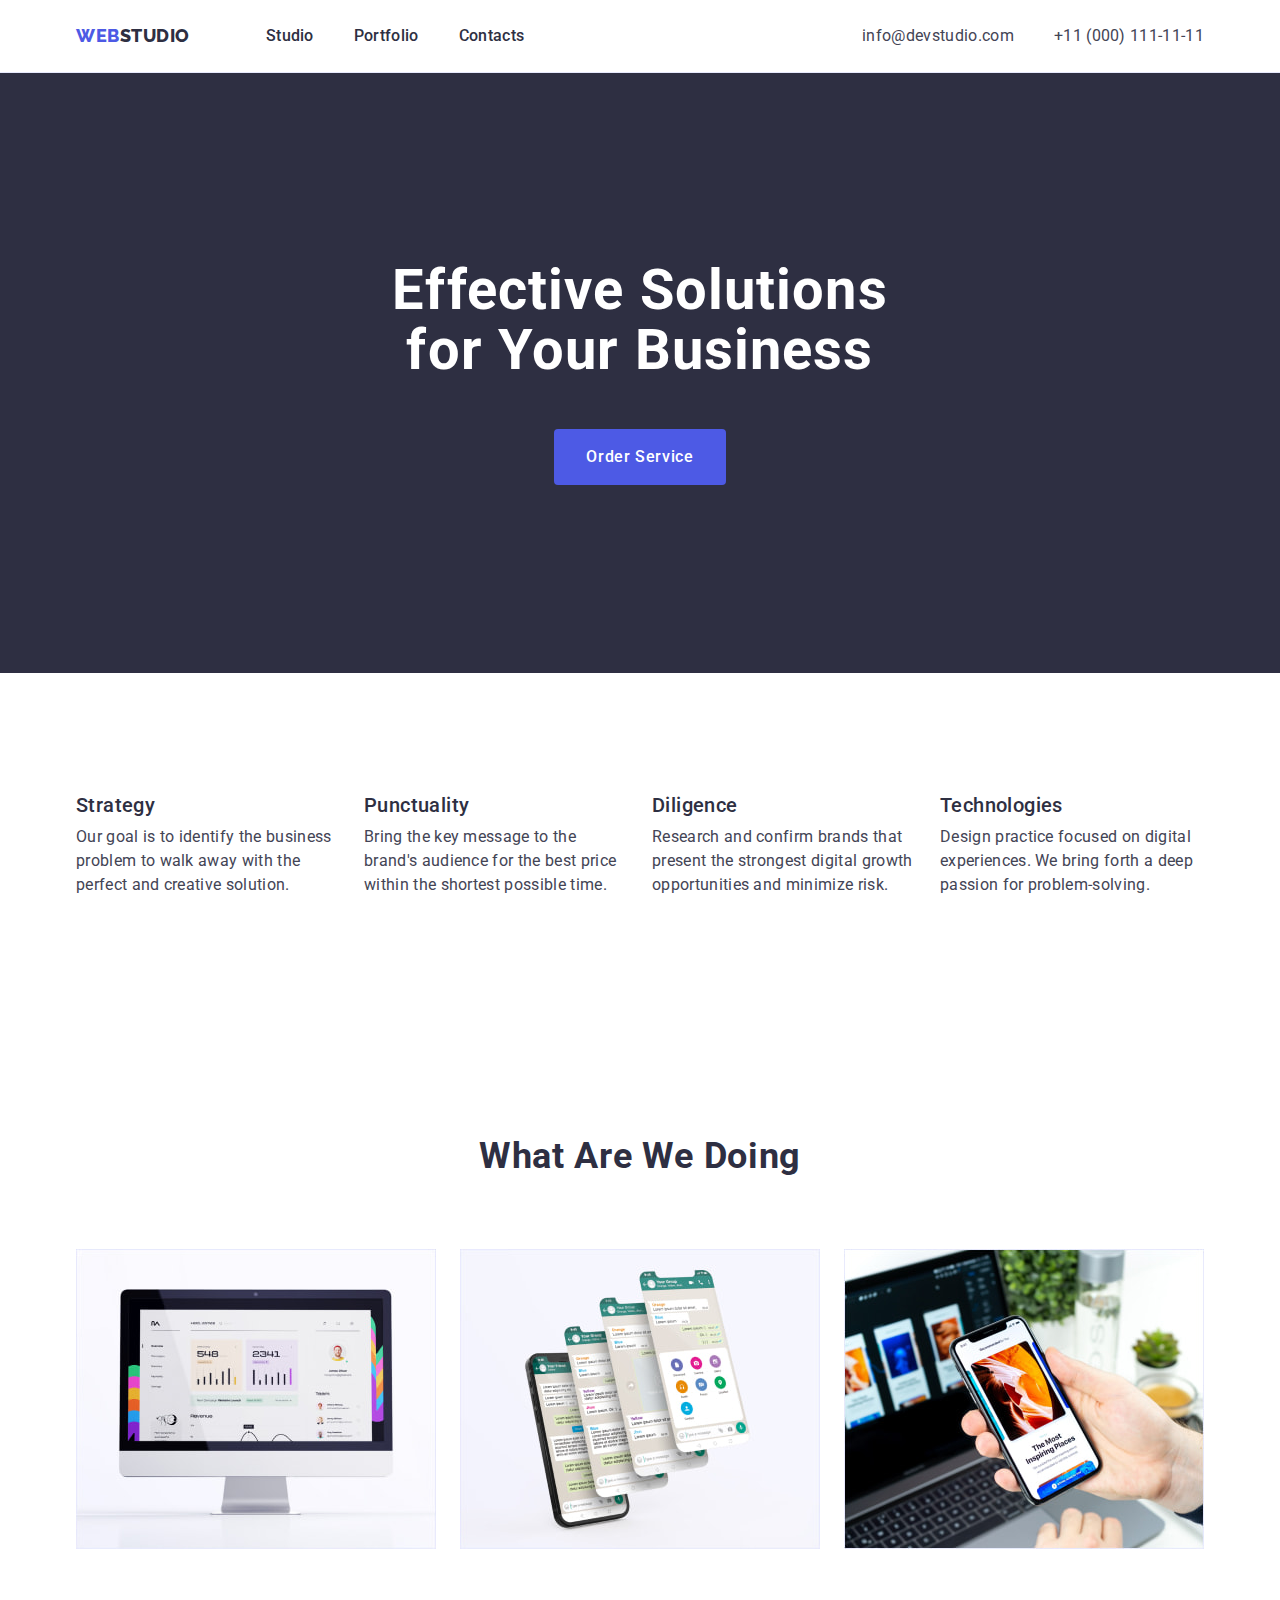
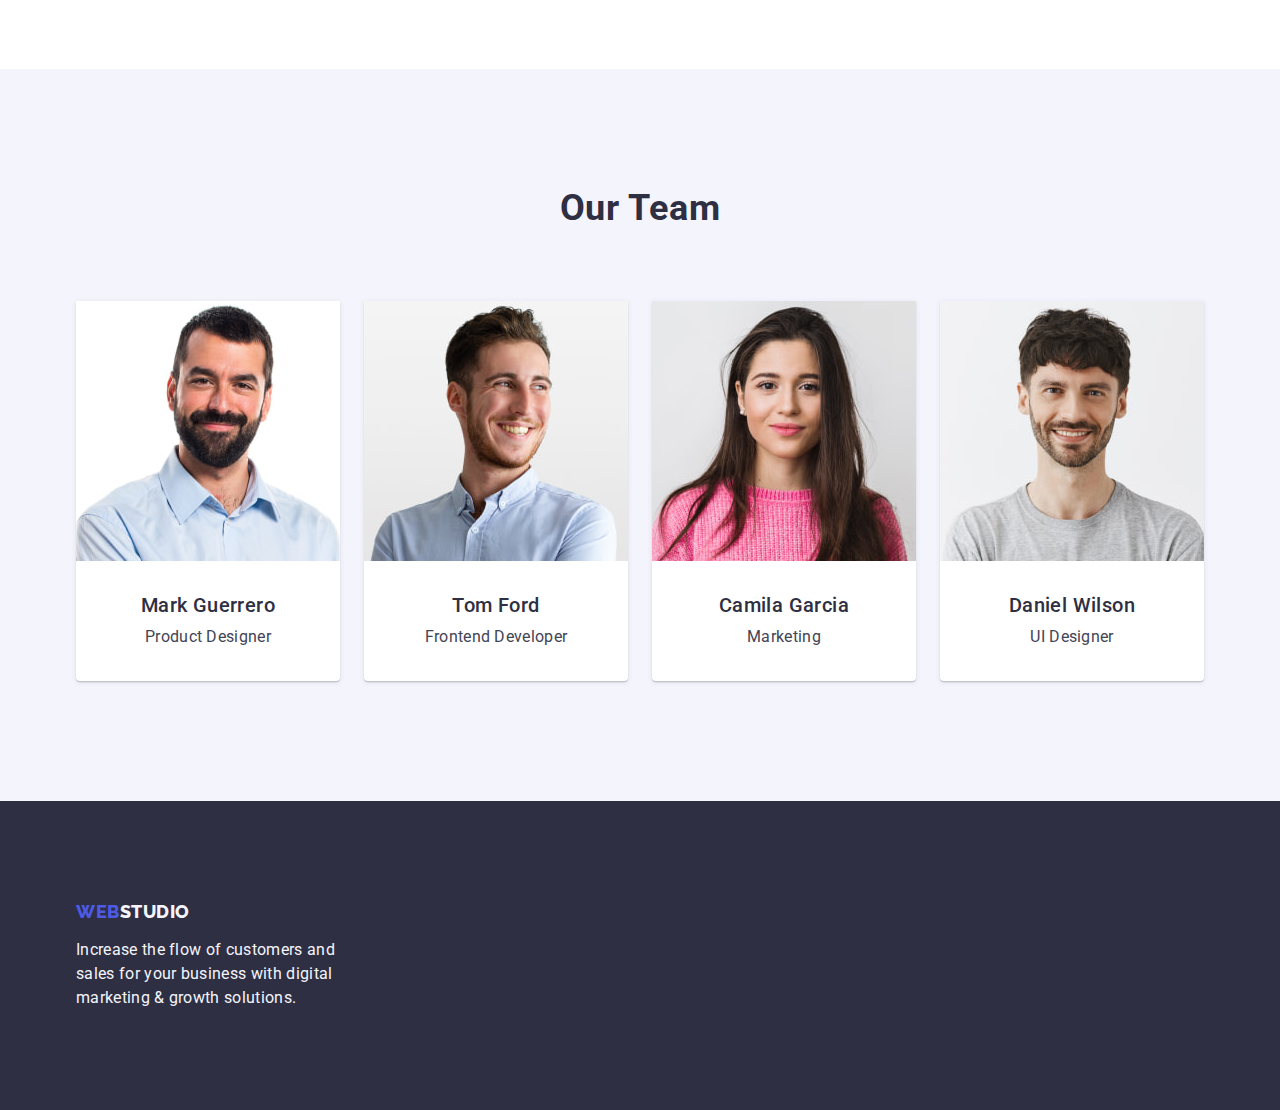
==== index.html @ 87d80cf1 "Initial commit" ====
<!DOCTYPE html>
<html lang="en">
  <head>
    <meta charset="UTF-8" />
    <meta http-equiv="X-UA-Compatible" content="IE=edge" />
    <meta name="viewport" content="width=device-width, initial-scale=1.0" />
    <meta name="description" content="WebStudio" />
    <title>WebStudio</title>
    <link rel="preconnect" href="https://fonts.googleapis.com" />
    <link rel="preconnect" href="https://fonts.gstatic.com" />
    <link
      href="https://fonts.googleapis.com/css2?family=Raleway:wght@800&family=Roboto:wght@400;500;700&display=swap"
      rel="stylesheet" />
    <link
      rel="stylesheet"
      href="https://cdn.jsdelivr.net/npm/modern-normalize@2.0.0/modern-normalize.min.css" />
    <link rel="stylesheet" href="./css/styles.css" />
  </head>
  <body>
    <header class="header">
      <div class="container header-container">
        <nav class="navigation">
          <a class="logo link" href="./index.html"
            >Web<span class="logo-decor">Studio</span></a
          >
          <ul class="menu list">
            <li class="menu-item">
              <a class="menu-link link" href="./index.html">Studio</a>
            </li>
            <li class="menu-item">
              <a class="menu-link link" href="./portfolio.html">Portfolio</a>
            </li>
            <li class="menu-item">
              <a class="menu-link link" href="">Contacts</a>
            </li>
          </ul>
        </nav>
        <address class="contacts">
          <ul class="contacts-list list">
            <li class="contacts-item">
              <a class="contacts-link link" href="mailto:info@devstudio.com"
                >info@devstudio.com</a
              >
            </li>
            <li class="contacts-item">
              <a class="contacts-link link" href="tel:+110001111111"
                >+11 (000) 111-11-11</a
              >
            </li>
          </ul>
        </address>
      </div>
    </header>
    <main class="main">
      <!-- section HERO -->
      <section class="hero">
        <div class="container hero-container">
          <h1 class="main-title">Effective Solutions for Your Business</h1>
          <button class="button button-main" type="button">
            Order Service
          </button>
        </div>
      </section>
      <!-- section benefits -->
      <section class="benefits section">
        <div class="container">
          <h2 class="visually-hidden">benefits</h2>
          <ul class="benefits-list list card-set">
            <li class="benefits-item card-set-item">
              <h3 class="subtitle">Strategy</h3>
              <p class="text">
                Our goal is to identify the business problem to walk away with
                the perfect and creative solution.
              </p>
            </li>
            <li class="benefits-item card-set-item">
              <h3 class="subtitle">Punctuality</h3>
              <p class="text">
                Bring the key message to the brand's audience for the best price
                within the shortest possible time.
              </p>
            </li>
            <li class="benefits-item card-set-item">
              <h3 class="subtitle">Diligence</h3>
              <p class="text">
                Research and confirm brands that present the strongest digital
                growth opportunities and minimize risk.
              </p>
            </li>
            <li class="benefits-item card-set-item">
              <h3 class="subtitle">Technologies</h3>
              <p class="text">
                Design practice focused on digital experiences. We bring forth a
                deep passion for problem-solving.
              </p>
            </li>
          </ul>
        </div>
      </section>
      <!-- section what we do -->
      <section class="specialty section">
        <div class="container">
          <h2 class="section-title">What are we doing</h2>
          <ul class="specialty-list list card-set">
            <li class="specialty-item card-set-item">
              <img
                class="specialty-img"
                src="./images/work/img-01.jpg"
                alt="programming process"
                width="360"
                height="300" />
            </li>
            <li class="specialty-item card-set-item">
              <img
                class="specialty-img"
                src="./images/work/img-02.jpg"
                alt="creating applications for mobile devices"
                width="360"
                height="300" />
            </li>
            <li class="specialty-item card-set-item">
              <img
                class="specialty-img"
                src="./images/work/img-03.jpg"
                alt="creating a design"
                width="360"
                height="300" />
            </li>
          </ul>
        </div>
      </section>
      <!-- section team -->
      <section class="team section">
        <div class="container">
          <h2 class="section-title">Our Team</h2>
          <ul class="team-list list card-set">
            <li class="team-item card-set-item">
              <img
                class="team-img"
                src="./images/team/img-01.jpg"
                alt="photo Product Designer"
                width="264"
                height="260" />
              <div class="card-info">
                <h3 class="subtitle">Mark Guerrero</h3>
                <p class="text">Product Designer</p>
              </div>
            </li>
            <li class="team-item card-set-item">
              <img
                class="team-img"
                src="./images/team/img-02.jpg"
                alt="photo Frontend Developer"
                width="264"
                height="260" />
              <div class="card-info">
                <h3 class="subtitle">Tom Ford</h3>
                <p class="text">Frontend Developer</p>
              </div>
            </li>
            <li class="team-item card-set-item">
              <img
                class="team-img"
                src="./images/team/img-03.jpg"
                alt="photo Marketing"
                width="264"
                height="260" />
              <div class="card-info">
                <h3 class="subtitle">Camila Garcia</h3>
                <p class="text">Marketing</p>
              </div>
            </li>
            <li class="team-item card-set-item">
              <img
                class="team-img"
                src="./images/team/img-04.jpg"
                alt="photo UI Designer"
                width="264"
                height="260" />
              <div class="card-info">
                <h3 class="subtitle">Daniel Wilson</h3>
                <p class="text">UI Designer</p>
              </div>
            </li>
          </ul>
        </div>
      </section>
    </main>
    <footer class="footer">
      <div class="container footer-container">
        <a class="logo footer-logo link" href="./index.html"
          >Web<span class="logo-decor">Studio</span></a
        >
        <p class="footer-text">
          Increase the flow of customers and sales for your business with
          digital marketing & growth solutions.
        </p>
      </div>
    </footer>
  </body>
</html>
---- css/styles.css ----
/*____________________ЗМІННІ___________________________*/

:root {

    /*____________________COLOR___________________________*/
    --iris: #4d5ae5;
    --ocean: #404bbf;
    --navyBlue: #2e2f42;
    --green: #31d0aa;
    --slate: #434455;
    --lightSlate: #8E8F99;
    --cornflower: #E7E9FC;
    --cloud: #F4F4FD;
    --navyBlueModal: #2e2f4266;
    --grey: #2e2f42b3;
    --white: #ffffff;
    --dairy: #FCFCFC;

/*____________________FONTS___________________________*/

    --logoFont: "Raleway", sans-serif;


    /*____________________FLEX___________________________*/
    --items: 3;
    --indent-column: 24px;
    --indent-row: var(--indent-column);

}


/*____________________ЗАГАЛЬНІ НАЛАШТУВАННЯ___________________________*/

body {
    font-family: "Roboto", sans-serif;
    letter-spacing: 0.02em;
    font-weight: 400;
    font-size: 16px;
    line-height: 1.5;
    background-color: var(--white);
    color: var(--slate);
    min-height: 100vh;
    display: flex;
    flex-direction: column;
}

main {
    flex-grow: 1;
}

button {
    cursor: pointer;
    border: none;
}

address {
    font-style: normal;
}

h1,
h2,
h3,
h4,
h5,
h6,
p {
    margin: 0;
}

ul,
ol {
    margin: 0;
    padding: 0;
}

img {
    display: block;
    max-width: 100%;
    height: auto;
}


.list {
    list-style-type: none;
}

.link {
    text-decoration: none;
    color: currentColor;
}

.visually-hidden {
    position: absolute;
    width: 1px;
    height: 1px;
    margin: -1px;
    border: 0;
    padding: 0;
    white-space: nowrap;
    clip-path: inset(100%);
    clip: rect(0 0 0 0);
    overflow: hidden;
}

.section {
    padding-top: 120px;
    padding-bottom: 120px;
}

.container {
    max-width: 1158px;
    margin: 0 auto;
    padding: 0 15px;
}



/*____________________FLEX___________________________*/

.card-set {
    display: flex;
    flex-wrap: wrap;
    row-gap: var(--indent-row);
    column-gap: var(--indent-column);
}

.card-set-item {
    flex-basis: calc((100% - var(--indent-column) * (var(--items) - 1)) / var(--items));
}




/*____________________HEADER___________________________*/

.header {
    border-bottom: 1px solid var(--cornflower);
}

.header-container {
    display: flex;
    align-items: center;
    justify-content: space-between;
    column-gap: 76px;
}

.navigation {
    display: flex;
    align-items: center;
    /* column-gap: 76px; */
}

.logo {
    font-family: var(--logoFont);
    font-weight: 800;
    font-size: 18px;
    line-height: 1.17;
    text-transform: uppercase;
    color: var(--iris);
    letter-spacing: 0.03em;
    margin-right: 76px;
}

.logo-decor {
    color: var(--navyBlue);
}

.menu {
    display: flex;
    align-items: center;
    /* column-gap: 40px; */
    gap: 40px;
    flex-wrap: wrap;
}

.menu-item {
}

.menu-link {
    display: inline-block;
    font-weight: 500;
    color: var(--navyBlue);
    font-size: 16px;
    line-height: 1.5;
    letter-spacing: 0.02em;
    padding: 24px 0;
}

.menu-link:hover,
.menu-link:focus 
{
    text-decoration: underline;
}

.menu-link:hover,
.menu-link:focus,
.contacts-link:hover,
.contacts-link:focus {
    color: var(--ocean);
}

.contacts-list {
    display: flex;
    align-items: center;
    justify-content: flex-end;
    flex-wrap: wrap;
    /* column-gap: 40px; */
    /* row-gap: 20px; */
    gap: 40px;
}

.contacts-link {
    color: var(--slate);
}


/*____________________HERO___________________________*/

.hero {
    background-color: var(--navyBlue);
    text-align: center;
    padding: 188px 0;
}

.main-title {
    color: var(--white);
    font-weight: 700;
    font-size: 56px;
    line-height: 1.07;
    letter-spacing: 0.02em;
    max-width: 496px;
    margin: 0 auto;
}

.main-title:not(:last-child) {
   margin-bottom: 48px;
}

.button-main {
    color: var(--white);
    background-color: var(--iris);
    padding: 16px 32px;
    min-width: 169px;
    margin: 0 auto;
}

.button-main:hover,
.button-main:focus {
    background-color: var(--ocean);
}


/*____________________СПІЛЬНІ НАЛАШТУВАННЯ___________________________*/

.section-title {
    font-weight: 700;
    font-size: 36px;
    line-height: 1.11;
    text-align: center;
    text-transform: capitalize;
    color: var(--navyBlue);
    letter-spacing: 0.02em;
}

.section-title:not(:last-child) {
    margin-bottom: 72px;
}

.subtitle {
    font-weight: 500;
    font-size: 20px;
    line-height: 1.2;
    color: var(--navyBlue);
    letter-spacing: 0.02em;
}

.subtitle:not(:last-child) {
    margin-bottom: 8px;
}

.card-info {
    padding: 32px 16px;
}

.button {
    font-family: "Roboto", sans-serif;
    font-weight: 500;
    letter-spacing: 0.04em;
    text-transform: capitalize;
    font-size: 16px;
    line-height: 1.5;
    /* display: inline-block; */
    display: block;
    border-radius: 4px;
}

/*____________________BENEFITS___________________________*/

.benefits {
    /* padding-bottom: 0; */
}

.benefits-list {
    --items: 4;
    /* gap: 24px; */
}

.benefits-item {
   /* flex-basis: calc((100% - 3 * 24px) / 4); */
}





/*____________________TEAM___________________________*/

.team {
    background-color: var(--cloud);
    text-align: center;
}

.team-list {
    --items: 4;
    /* gap: 24px; */
}

.team-item {
    background-color: var(--white);
    border-radius: 0px 0px 4px 4px;
    box-shadow: 0px 2px 1px 0px rgba(46, 47, 66, 0.08), 0px 1px 1px 0px rgba(46, 47, 66, 0.16), 0px 1px 6px 0px rgba(46, 47, 66, 0.08);
}



/*____________________FOOTER___________________________*/

.footer {
    background-color: var(--navyBlue);
    padding: 100px 0;
}

.footer-logo {
    display: inline-block;
}

.footer-logo:not(:last-child) {
    margin-bottom: 16px;
}

.footer-text {
    color: var(--cloud);
    max-width: 264px;
}

.footer .logo-decor {
    color: var(--cloud);
}


/*____________________FILTER / PORTFOLIO___________________________*/

.portfolio {
    padding-top: 96px;
}

.filter {
    display: flex;
    justify-content: center;
    align-items: center;
    flex-wrap: wrap;
    gap: 24px;
}

.filter:not(:last-child) {
    margin-bottom: 72px;
}

.filter-btn {
    color: var(--iris);
    background-color: var(--cloud);
    padding: 12px 24px;
    border: 1px solid var(--cornflower);
}

.filter-btn:hover,
.filter-btn:focus
 {
    color: var(--white);
    background-color: var(--ocean);
    border: 1px solid transparent;
}

.content {
    --indent-row: 48px;
}

.portfolio-card-info {
    border: 1px solid var(--cornflower);
    border-top: none;
}
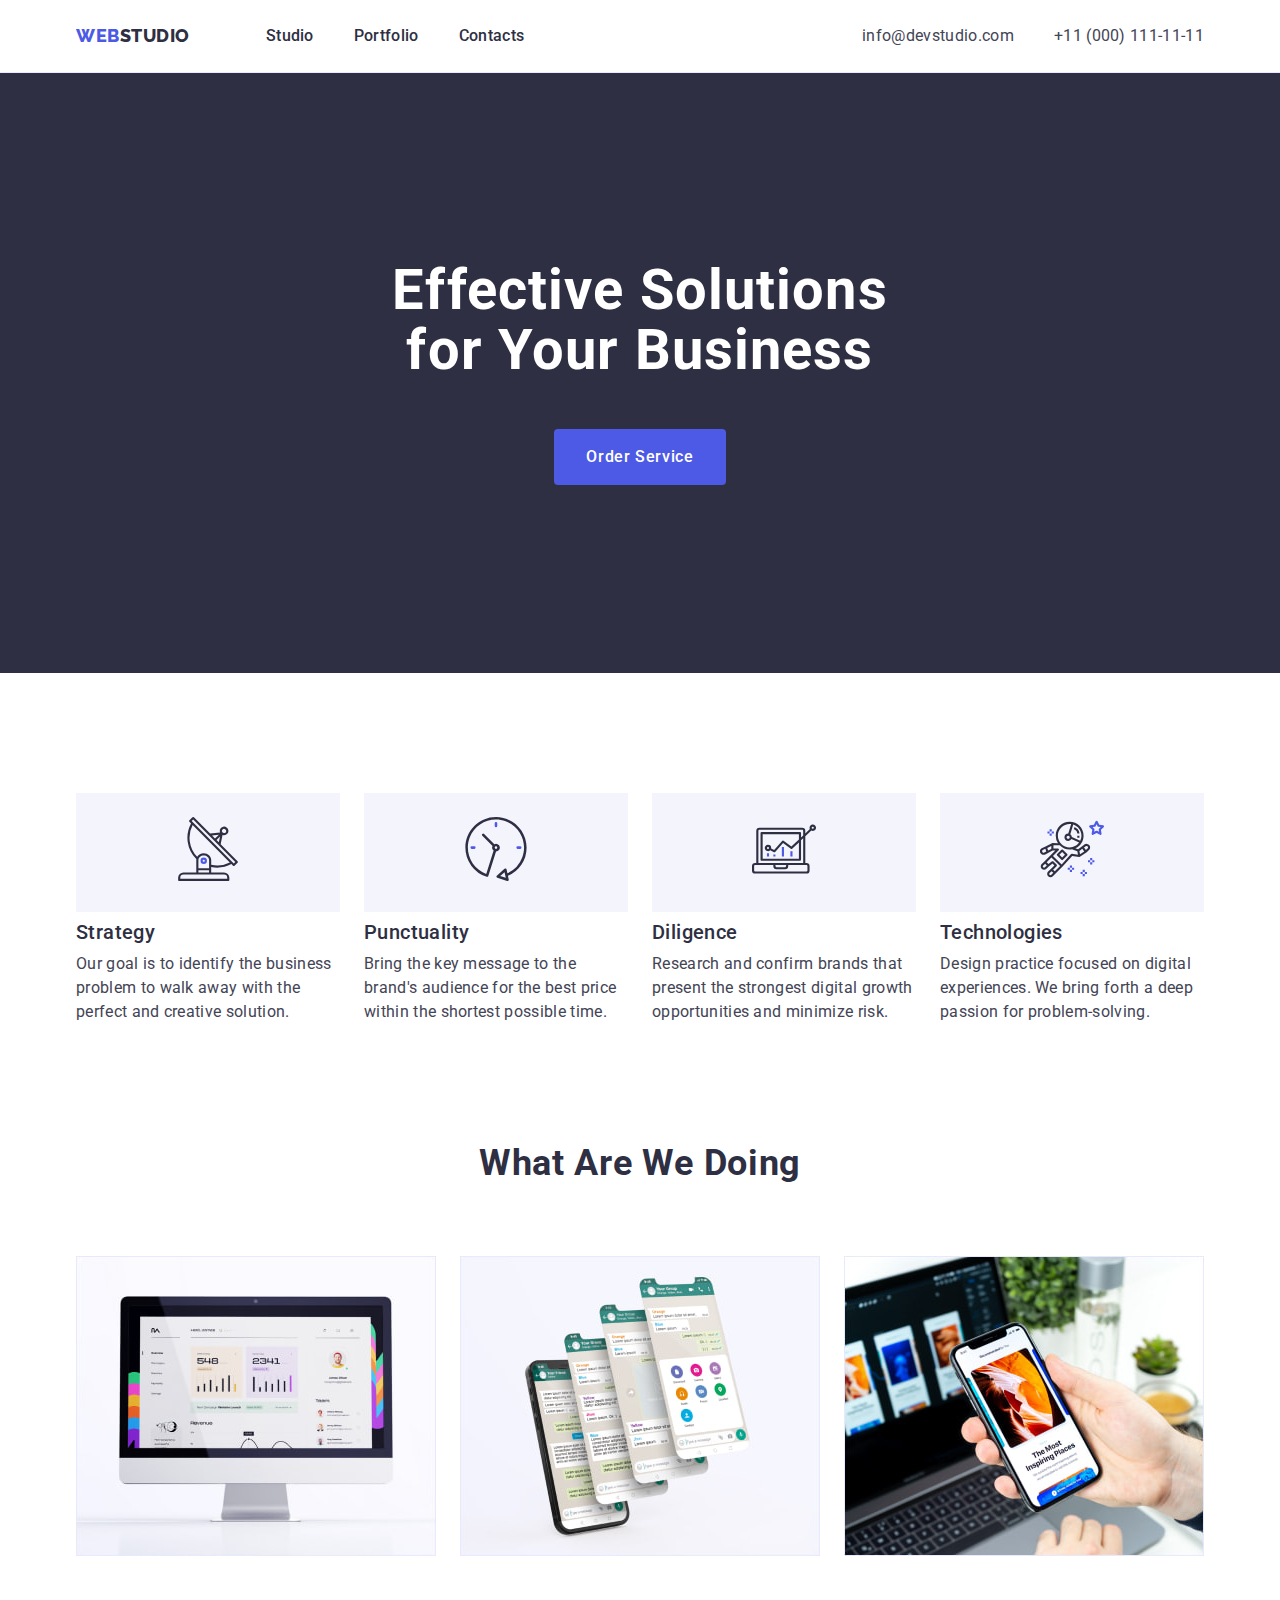
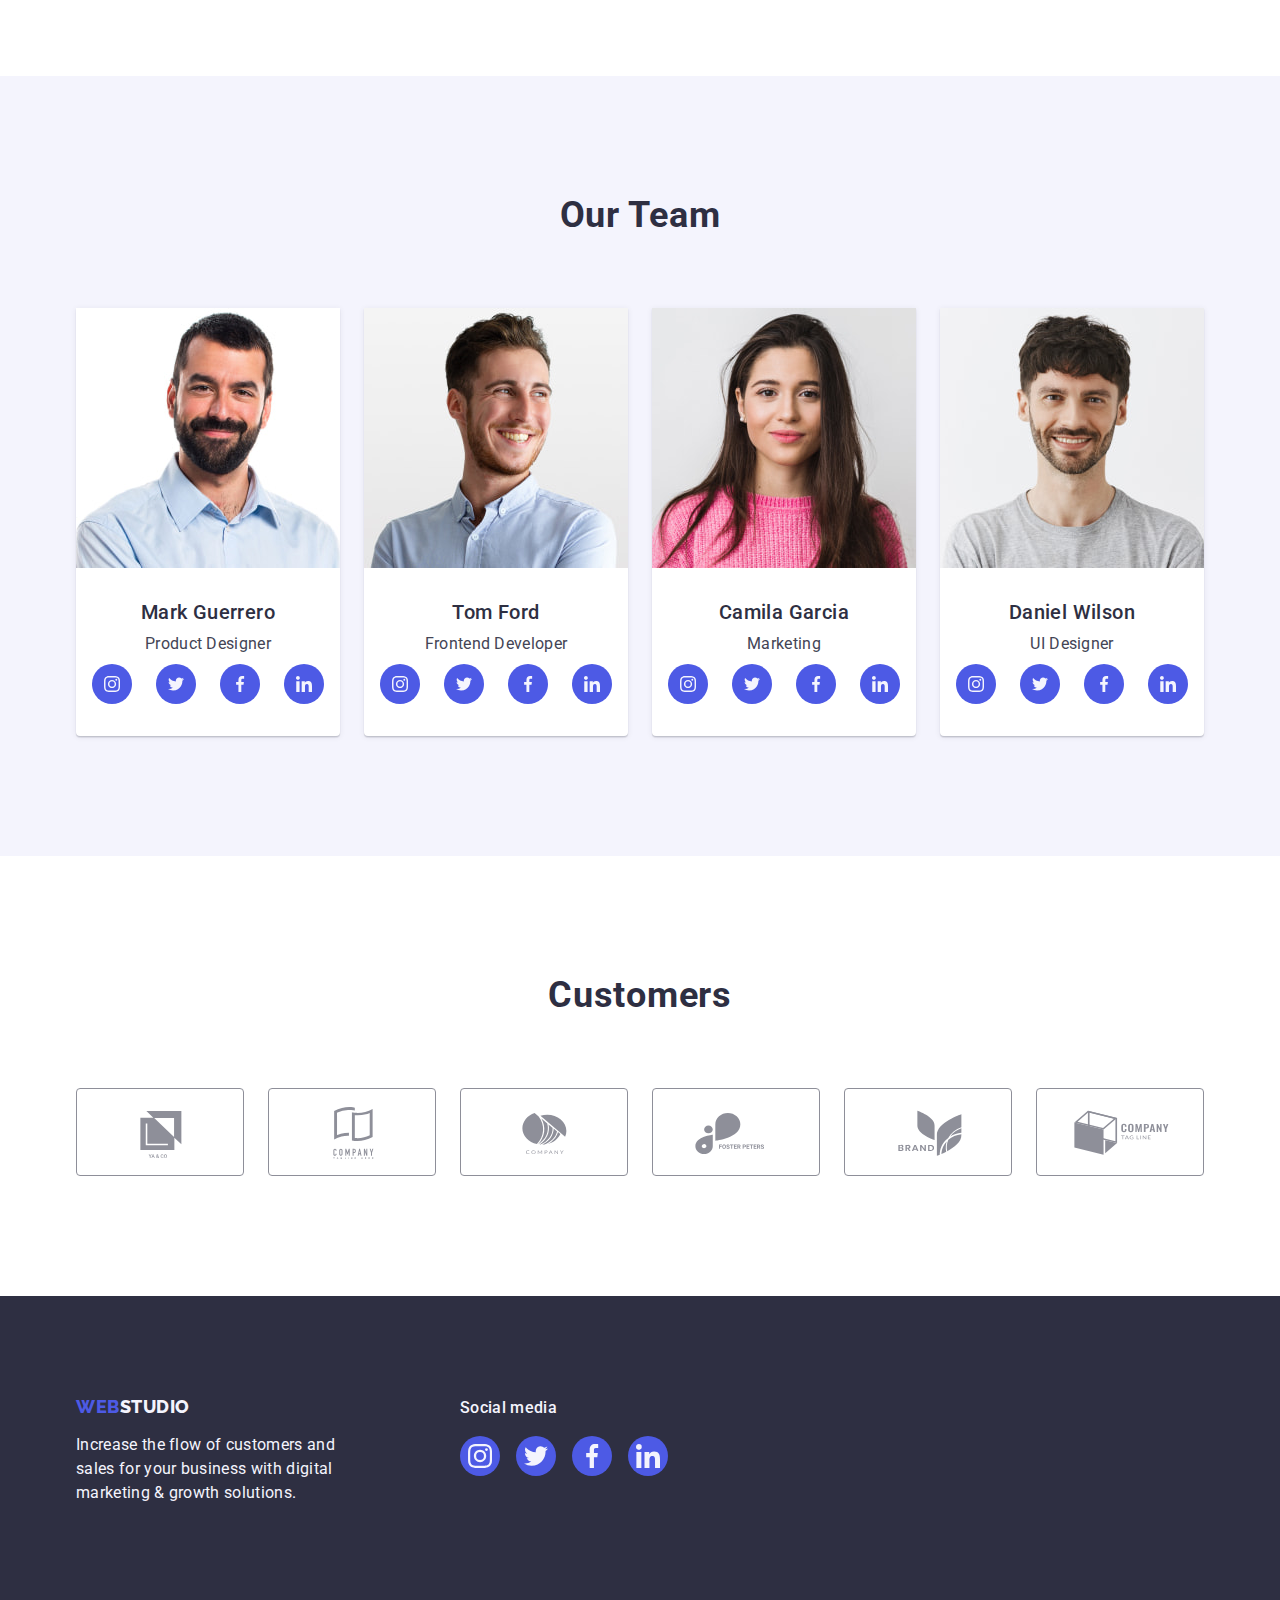
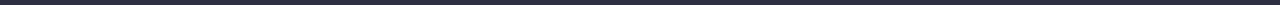
==== commit 308caa56: "стилі для benefits, team, customers, footer" ====
--- a/index.html
+++ b/index.html
@@ -67,6 +67,11 @@
           <h2 class="visually-hidden">benefits</h2>
           <ul class="benefits-list list card-set">
             <li class="benefits-item card-set-item">
+              <div class="benefits-wrap-icon">
+                <svg class="benefits-icon" width="64" height="64">
+                  <use href="./images/icons.svg#benefits-1"></use>
+                </svg>
+              </div>
               <h3 class="subtitle">Strategy</h3>
               <p class="text">
                 Our goal is to identify the business problem to walk away with
@@ -74,6 +79,11 @@
               </p>
             </li>
             <li class="benefits-item card-set-item">
+              <div class="benefits-wrap-icon">
+                <svg class="benefits-icon" width="64" height="64">
+                  <use href="./images/icons.svg#benefits-2"></use>
+                </svg>
+              </div>
               <h3 class="subtitle">Punctuality</h3>
               <p class="text">
                 Bring the key message to the brand's audience for the best price
@@ -81,6 +91,11 @@
               </p>
             </li>
             <li class="benefits-item card-set-item">
+              <div class="benefits-wrap-icon">
+                <svg class="benefits-icon" width="64" height="64">
+                  <use href="./images/icons.svg#benefits-3"></use>
+                </svg>
+              </div>
               <h3 class="subtitle">Diligence</h3>
               <p class="text">
                 Research and confirm brands that present the strongest digital
@@ -88,6 +103,11 @@
               </p>
             </li>
             <li class="benefits-item card-set-item">
+              <div class="benefits-wrap-icon">
+                <svg class="benefits-icon" width="64" height="64">
+                  <use href="./images/icons.svg#benefits-4"></use>
+                </svg>
+              </div>
               <h3 class="subtitle">Technologies</h3>
               <p class="text">
                 Design practice focused on digital experiences. We bring forth a
@@ -143,7 +163,49 @@
                 height="260" />
               <div class="card-info">
                 <h3 class="subtitle">Mark Guerrero</h3>
-                <p class="text">Product Designer</p>
+                <p class="text team-text">Product Designer</p>
+                <ul class="team-social-list list social">
+                  <li class="social-item">
+                    <a
+                      href=""
+                      class="team-social-link social-link"
+                      aria-label="instagram">
+                      <svg class="social-icon" width="16" height="16">
+                        <use href="./images/icons.svg#instagram"></use>
+                      </svg>
+                    </a>
+                  </li>
+                  <li class="social-item">
+                    <a
+                      href=""
+                      class="team-social-link social-link"
+                      aria-label="twitter">
+                      <svg class="social-icon" width="16" height="16">
+                        <use href="./images/icons.svg#twitter"></use>
+                      </svg>
+                    </a>
+                  </li>
+                  <li class="social-item">
+                    <a
+                      href=""
+                      class="team-social-link social-link"
+                      aria-label="facebook">
+                      <svg class="social-icon" width="16" height="16">
+                        <use href="./images/icons.svg#facebook"></use>
+                      </svg>
+                    </a>
+                  </li>
+                  <li class="social-item">
+                    <a
+                      href=""
+                      class="team-social-link social-link"
+                      aria-label="linkedin">
+                      <svg class="social-icon" width="16" height="16">
+                        <use href="./images/icons.svg#linkedin"></use>
+                      </svg>
+                    </a>
+                  </li>
+                </ul>
               </div>
             </li>
             <li class="team-item card-set-item">
@@ -155,7 +217,49 @@
                 height="260" />
               <div class="card-info">
                 <h3 class="subtitle">Tom Ford</h3>
-                <p class="text">Frontend Developer</p>
+                <p class="text team-text">Frontend Developer</p>
+                <ul class="team-social-list list social">
+                  <li class="social-item">
+                    <a
+                      href=""
+                      class="team-social-link social-link"
+                      aria-label="instagram">
+                      <svg class="social-icon" width="16" height="16">
+                        <use href="./images/icons.svg#instagram"></use>
+                      </svg>
+                    </a>
+                  </li>
+                  <li class="social-item">
+                    <a
+                      href=""
+                      class="team-social-link social-link"
+                      aria-label="twitter">
+                      <svg class="social-icon" width="16" height="16">
+                        <use href="./images/icons.svg#twitter"></use>
+                      </svg>
+                    </a>
+                  </li>
+                  <li class="social-item">
+                    <a
+                      href=""
+                      class="team-social-link social-link"
+                      aria-label="facebook">
+                      <svg class="social-icon" width="16" height="16">
+                        <use href="./images/icons.svg#facebook"></use>
+                      </svg>
+                    </a>
+                  </li>
+                  <li class="social-item">
+                    <a
+                      href=""
+                      class="team-social-link social-link"
+                      aria-label="linkedin">
+                      <svg class="social-icon" width="16" height="16">
+                        <use href="./images/icons.svg#linkedin"></use>
+                      </svg>
+                    </a>
+                  </li>
+                </ul>
               </div>
             </li>
             <li class="team-item card-set-item">
@@ -167,7 +271,49 @@
                 height="260" />
               <div class="card-info">
                 <h3 class="subtitle">Camila Garcia</h3>
-                <p class="text">Marketing</p>
+                <p class="text team-text">Marketing</p>
+                <ul class="team-social-list list social">
+                  <li class="social-item">
+                    <a
+                      href=""
+                      class="team-social-link social-link"
+                      aria-label="instagram">
+                      <svg class="social-icon" width="16" height="16">
+                        <use href="./images/icons.svg#instagram"></use>
+                      </svg>
+                    </a>
+                  </li>
+                  <li class="social-item">
+                    <a
+                      href=""
+                      class="team-social-link social-link"
+                      aria-label="twitter">
+                      <svg class="social-icon" width="16" height="16">
+                        <use href="./images/icons.svg#twitter"></use>
+                      </svg>
+                    </a>
+                  </li>
+                  <li class="social-item">
+                    <a
+                      href=""
+                      class="team-social-link social-link"
+                      aria-label="facebook">
+                      <svg class="social-icon" width="16" height="16">
+                        <use href="./images/icons.svg#facebook"></use>
+                      </svg>
+                    </a>
+                  </li>
+                  <li class="social-item">
+                    <a
+                      href=""
+                      class="team-social-link social-link"
+                      aria-label="linkedin">
+                      <svg class="social-icon" width="16" height="16">
+                        <use href="./images/icons.svg#linkedin"></use>
+                      </svg>
+                    </a>
+                  </li>
+                </ul>
               </div>
             </li>
             <li class="team-item card-set-item">
@@ -179,8 +325,99 @@
                 height="260" />
               <div class="card-info">
                 <h3 class="subtitle">Daniel Wilson</h3>
-                <p class="text">UI Designer</p>
-              </div>
+                <p class="text team-text">UI Designer</p>
+                <ul class="team-social-list list social">
+                  <li class="social-item">
+                    <a
+                      href=""
+                      class="team-social-link social-link"
+                      aria-label="instagram">
+                      <svg class="social-icon" width="16" height="16">
+                        <use href="./images/icons.svg#instagram"></use>
+                      </svg>
+                    </a>
+                  </li>
+                  <li class="social-item">
+                    <a
+                      href=""
+                      class="team-social-link social-link"
+                      aria-label="twitter">
+                      <svg class="social-icon" width="16" height="16">
+                        <use href="./images/icons.svg#twitter"></use>
+                      </svg>
+                    </a>
+                  </li>
+                  <li class="social-item">
+                    <a
+                      href=""
+                      class="team-social-link social-link"
+                      aria-label="facebook">
+                      <svg class="social-icon" width="16" height="16">
+                        <use href="./images/icons.svg#facebook"></use>
+                      </svg>
+                    </a>
+                  </li>
+                  <li class="social-item">
+                    <a
+                      href=""
+                      class="team-social-link social-link"
+                      aria-label="linkedin">
+                      <svg class="social-icon" width="16" height="16">
+                        <use href="./images/icons.svg#linkedin"></use>
+                      </svg>
+                    </a>
+                  </li>
+                </ul>
+              </div>
+            </li>
+          </ul>
+        </div>
+      </section>
+      <section class="customers section">
+        <div class="container">
+          <h2 class="section-title">Customers</h2>
+          <ul class="customers-list list">
+            <li class="customers-item">
+              <a href="" class="customers-link" aria-label="logo">
+                <svg class="customers-icon" width="104" height="56">
+                  <use href="./images/icons.svg#customers-1"></use>
+                </svg>
+              </a>
+            </li>
+            <li class="customers-item">
+              <a href="" class="customers-link" aria-label="logo">
+                <svg class="customers-icon" width="104" height="56">
+                  <use href="./images/icons.svg#customers-2"></use>
+                </svg>
+              </a>
+            </li>
+            <li class="customers-item">
+              <a href="" class="customers-link" aria-label="logo">
+                <svg class="customers-icon" width="104" height="56">
+                  <use href="./images/icons.svg#customers-3"></use>
+                </svg>
+              </a>
+            </li>
+            <li class="customers-item">
+              <a href="" class="customers-link" aria-label="logo">
+                <svg class="customers-icon" width="104" height="56">
+                  <use href="./images/icons.svg#customers-4"></use>
+                </svg>
+              </a>
+            </li>
+            <li class="customers-item">
+              <a href="" class="customers-link" aria-label="logo">
+                <svg class="customers-icon" width="104" height="56">
+                  <use href="./images/icons.svg#customers-5"></use>
+                </svg>
+              </a>
+            </li>
+            <li class="customers-item">
+              <a href="" class="customers-link" aria-label="logo">
+                <svg class="customers-icon" width="104" height="56">
+                  <use href="./images/icons.svg#customers-6"></use>
+                </svg>
+              </a>
             </li>
           </ul>
         </div>
@@ -188,13 +425,60 @@
     </main>
     <footer class="footer">
       <div class="container footer-container">
-        <a class="logo footer-logo link" href="./index.html"
-          >Web<span class="logo-decor">Studio</span></a
-        >
-        <p class="footer-text">
-          Increase the flow of customers and sales for your business with
-          digital marketing & growth solutions.
-        </p>
+        <div class="footer-column-one">
+          <a class="logo footer-logo link" href="./index.html"
+            >Web<span class="logo-decor">Studio</span></a
+          >
+          <p class="footer-text">
+            Increase the flow of customers and sales for your business with
+            digital marketing & growth solutions.
+          </p>
+        </div>
+        <div class="footer-column-two">
+          <p class="footer-text footer-text-weight">Social media</p>
+          <ul class="footer-social-list list social">
+            <li class="social-item">
+              <a
+                href=""
+                class="footer-social-link social-link"
+                aria-label="instagram">
+                <svg class="social-icon" width="24" height="24">
+                  <use href="./images/icons.svg#instagram"></use>
+                </svg>
+              </a>
+            </li>
+            <li class="social-item">
+              <a
+                href=""
+                class="footer-social-link social-link"
+                aria-label="twitter">
+                <svg class="social-icon" width="24" height="24">
+                  <use href="./images/icons.svg#twitter"></use>
+                </svg>
+              </a>
+            </li>
+            <li class="social-item">
+              <a
+                href=""
+                class="footer-social-link social-link"
+                aria-label="facebook">
+                <svg class="social-icon" width="24" height="24">
+                  <use href="./images/icons.svg#facebook"></use>
+                </svg>
+              </a>
+            </li>
+            <li class="social-item">
+              <a
+                href=""
+                class="footer-social-link social-link"
+                aria-label="linkedin">
+                <svg class="social-icon" width="24" height="24">
+                  <use href="./images/icons.svg#linkedin"></use>
+                </svg>
+              </a>
+            </li>
+          </ul>
+        </div>
       </div>
     </footer>
   </body>
--- a/css/styles.css
+++ b/css/styles.css
@@ -21,6 +21,12 @@
     --logoFont: "Raleway", sans-serif;
 
 
+/*____________________ANIMATION___________________________*/
+
+    --duration: 250ms;
+    --timingFunction: cubic-bezier(0.4, 0, 0.2, 1);
+
+
     /*____________________FLEX___________________________*/
     --items: 3;
     --indent-column: 24px;
@@ -130,126 +136,6 @@
 
 
 
-
-/*____________________HEADER___________________________*/
-
-.header {
-    border-bottom: 1px solid var(--cornflower);
-}
-
-.header-container {
-    display: flex;
-    align-items: center;
-    justify-content: space-between;
-    column-gap: 76px;
-}
-
-.navigation {
-    display: flex;
-    align-items: center;
-    /* column-gap: 76px; */
-}
-
-.logo {
-    font-family: var(--logoFont);
-    font-weight: 800;
-    font-size: 18px;
-    line-height: 1.17;
-    text-transform: uppercase;
-    color: var(--iris);
-    letter-spacing: 0.03em;
-    margin-right: 76px;
-}
-
-.logo-decor {
-    color: var(--navyBlue);
-}
-
-.menu {
-    display: flex;
-    align-items: center;
-    /* column-gap: 40px; */
-    gap: 40px;
-    flex-wrap: wrap;
-}
-
-.menu-item {
-}
-
-.menu-link {
-    display: inline-block;
-    font-weight: 500;
-    color: var(--navyBlue);
-    font-size: 16px;
-    line-height: 1.5;
-    letter-spacing: 0.02em;
-    padding: 24px 0;
-}
-
-.menu-link:hover,
-.menu-link:focus 
-{
-    text-decoration: underline;
-}
-
-.menu-link:hover,
-.menu-link:focus,
-.contacts-link:hover,
-.contacts-link:focus {
-    color: var(--ocean);
-}
-
-.contacts-list {
-    display: flex;
-    align-items: center;
-    justify-content: flex-end;
-    flex-wrap: wrap;
-    /* column-gap: 40px; */
-    /* row-gap: 20px; */
-    gap: 40px;
-}
-
-.contacts-link {
-    color: var(--slate);
-}
-
-
-/*____________________HERO___________________________*/
-
-.hero {
-    background-color: var(--navyBlue);
-    text-align: center;
-    padding: 188px 0;
-}
-
-.main-title {
-    color: var(--white);
-    font-weight: 700;
-    font-size: 56px;
-    line-height: 1.07;
-    letter-spacing: 0.02em;
-    max-width: 496px;
-    margin: 0 auto;
-}
-
-.main-title:not(:last-child) {
-   margin-bottom: 48px;
-}
-
-.button-main {
-    color: var(--white);
-    background-color: var(--iris);
-    padding: 16px 32px;
-    min-width: 169px;
-    margin: 0 auto;
-}
-
-.button-main:hover,
-.button-main:focus {
-    background-color: var(--ocean);
-}
-
-
 /*____________________СПІЛЬНІ НАЛАШТУВАННЯ___________________________*/
 
 .section-title {
@@ -294,10 +180,153 @@
     border-radius: 4px;
 }
 
+.social {
+    display: flex;
+    align-items: center;
+    flex-wrap: wrap;
+}
+
+.social-item {}
+
+.social-link {
+    display: flex;
+    align-items: center;
+    justify-content: center;
+    flex-basis: 40px;
+    width: 40px;
+    height: 40px;
+    border-radius: 50%;
+    background-color: var(--iris);
+    transition: background-color var(--duration) var(--timingFunction);
+}
+
+.social-icon {}
+
+
+
+/*____________________HEADER___________________________*/
+
+.header {
+    border-bottom: 1px solid var(--cornflower);
+}
+
+.header-container {
+    display: flex;
+    align-items: center;
+    justify-content: space-between;
+    column-gap: 76px;
+}
+
+.navigation {
+    display: flex;
+    align-items: center;
+    /* column-gap: 76px; */
+}
+
+.logo {
+    font-family: var(--logoFont);
+    font-weight: 800;
+    font-size: 18px;
+    line-height: 1.17;
+    text-transform: uppercase;
+    color: var(--iris);
+    letter-spacing: 0.03em;
+    margin-right: 76px;
+}
+
+.logo-decor {
+    color: var(--navyBlue);
+}
+
+.menu {
+    display: flex;
+    align-items: center;
+    /* column-gap: 40px; */
+    gap: 40px;
+    flex-wrap: wrap;
+}
+
+.menu-item {
+}
+
+.menu-link {
+    display: inline-block;
+    font-weight: 500;
+    color: var(--navyBlue);
+    font-size: 16px;
+    line-height: 1.5;
+    letter-spacing: 0.02em;
+    padding: 24px 0;
+}
+
+.menu-link:hover,
+.menu-link:focus 
+{
+    text-decoration: underline;
+}
+
+.menu-link:hover,
+.menu-link:focus,
+.contacts-link:hover,
+.contacts-link:focus {
+    color: var(--ocean);
+}
+
+.contacts-list {
+    display: flex;
+    align-items: center;
+    justify-content: flex-end;
+    flex-wrap: wrap;
+    /* column-gap: 40px; */
+    /* row-gap: 20px; */
+    gap: 40px;
+}
+
+.contacts-link {
+    color: var(--slate);
+}
+
+
+/*____________________HERO___________________________*/
+
+.hero {
+    background-color: var(--navyBlue);
+    text-align: center;
+    padding: 188px 0;
+}
+
+.main-title {
+    color: var(--white);
+    font-weight: 700;
+    font-size: 56px;
+    line-height: 1.07;
+    letter-spacing: 0.02em;
+    max-width: 496px;
+    margin: 0 auto;
+}
+
+.main-title:not(:last-child) {
+   margin-bottom: 48px;
+}
+
+.button-main {
+    color: var(--white);
+    background-color: var(--iris);
+    padding: 16px 32px;
+    min-width: 169px;
+    margin: 0 auto;
+}
+
+.button-main:hover,
+.button-main:focus {
+    background-color: var(--ocean);
+}
+
+
 /*____________________BENEFITS___________________________*/
 
 .benefits {
-    /* padding-bottom: 0; */
+   
 }
 
 .benefits-list {
@@ -309,6 +338,26 @@
    /* flex-basis: calc((100% - 3 * 24px) / 4); */
 }
 
+.benefits-wrap-icon{
+    padding: 24px 100px;
+    background-color: var(--cloud);
+}
+
+.benefits-wrap-icon:not(:last-child) {
+   margin-bottom: 8px;
+}
+
+.benefits-icon {}
+
+
+
+
+
+/*____________________SPECIALTY___________________________*/
+
+.specialty {
+    padding-top: 0;
+}
 
 
 
@@ -331,6 +380,64 @@
     box-shadow: 0px 2px 1px 0px rgba(46, 47, 66, 0.08), 0px 1px 1px 0px rgba(46, 47, 66, 0.16), 0px 1px 6px 0px rgba(46, 47, 66, 0.08);
 }
 
+.team-text:not(:last-child) {
+    margin-bottom: 8px;
+}
+
+.team-social-list {
+    gap: 24px;
+}
+
+.team-social-link {
+
+}
+
+.team-social-link:hover, .team-social-link:focus {
+    background-color: var(--ocean);
+}
+
+
+
+
+/*____________________CUSTOMERS___________________________*/
+
+.customers {}
+
+.customers-list {
+    display: flex;
+    align-items: center;
+    flex-wrap: wrap;
+    gap: 24px;
+}
+
+.customers-item {}
+
+.customers-link {
+    display: flex;
+    align-items: center;
+    justify-content: center;
+    flex-basis: 168px;
+    width: 168px;
+    height: 88px;
+    border: 1px solid var(--lightSlate);
+    border-radius: 4px;
+    transition: border-color var(--duration) var(--timingFunction);
+}
+
+.customers-link:hover, 
+.customers-link:focus {
+    border-color: var(--ocean);
+}
+
+.customers-icon {
+    fill: var(--lightSlate);
+    transition: fill var(--duration) var(--timingFunction);
+}
+
+.customers-link:hover .customers-icon,
+.customers-link:focus .customers-icon {
+    fill: var(--ocean);
+}
 
 
 /*____________________FOOTER___________________________*/
@@ -340,6 +447,15 @@
     padding: 100px 0;
 }
 
+.footer-container {
+    display: flex;
+    flex-wrap: wrap;
+}
+
+.footer-column-one:not(:last-child) {
+    margin-right: 120px;
+}
+
 .footer-logo {
     display: inline-block;
 }
@@ -355,6 +471,25 @@
 
 .footer .logo-decor {
     color: var(--cloud);
+}
+
+.footer-text-weight {
+    font-weight: 500;
+}
+
+.footer-text-weight:not(:last-child) {
+    margin-bottom: 16px;
+}
+
+.footer-social-list {
+    gap: 16px;
+}
+
+.footer-social-link {}
+
+.footer-social-link:hover,
+.footer-social-link:focus {
+    background-color: var(--green);
 }
 
 
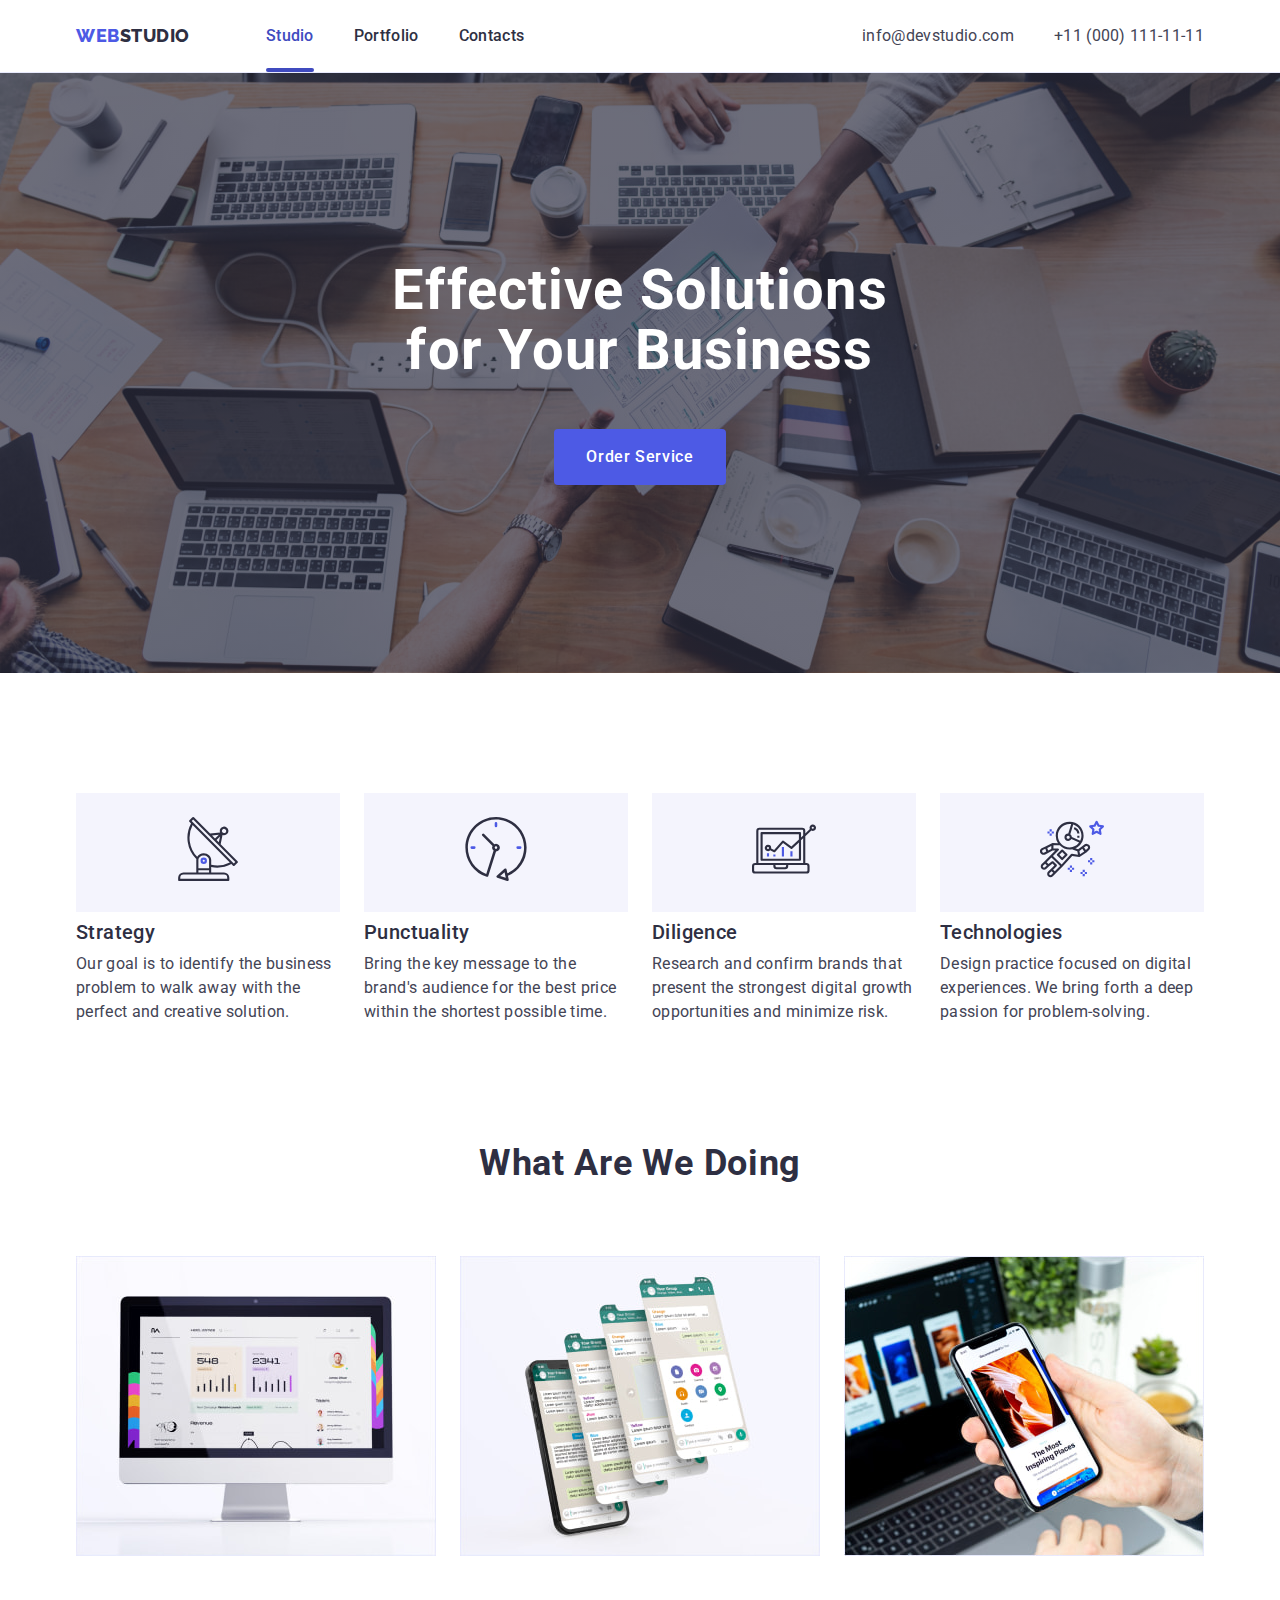
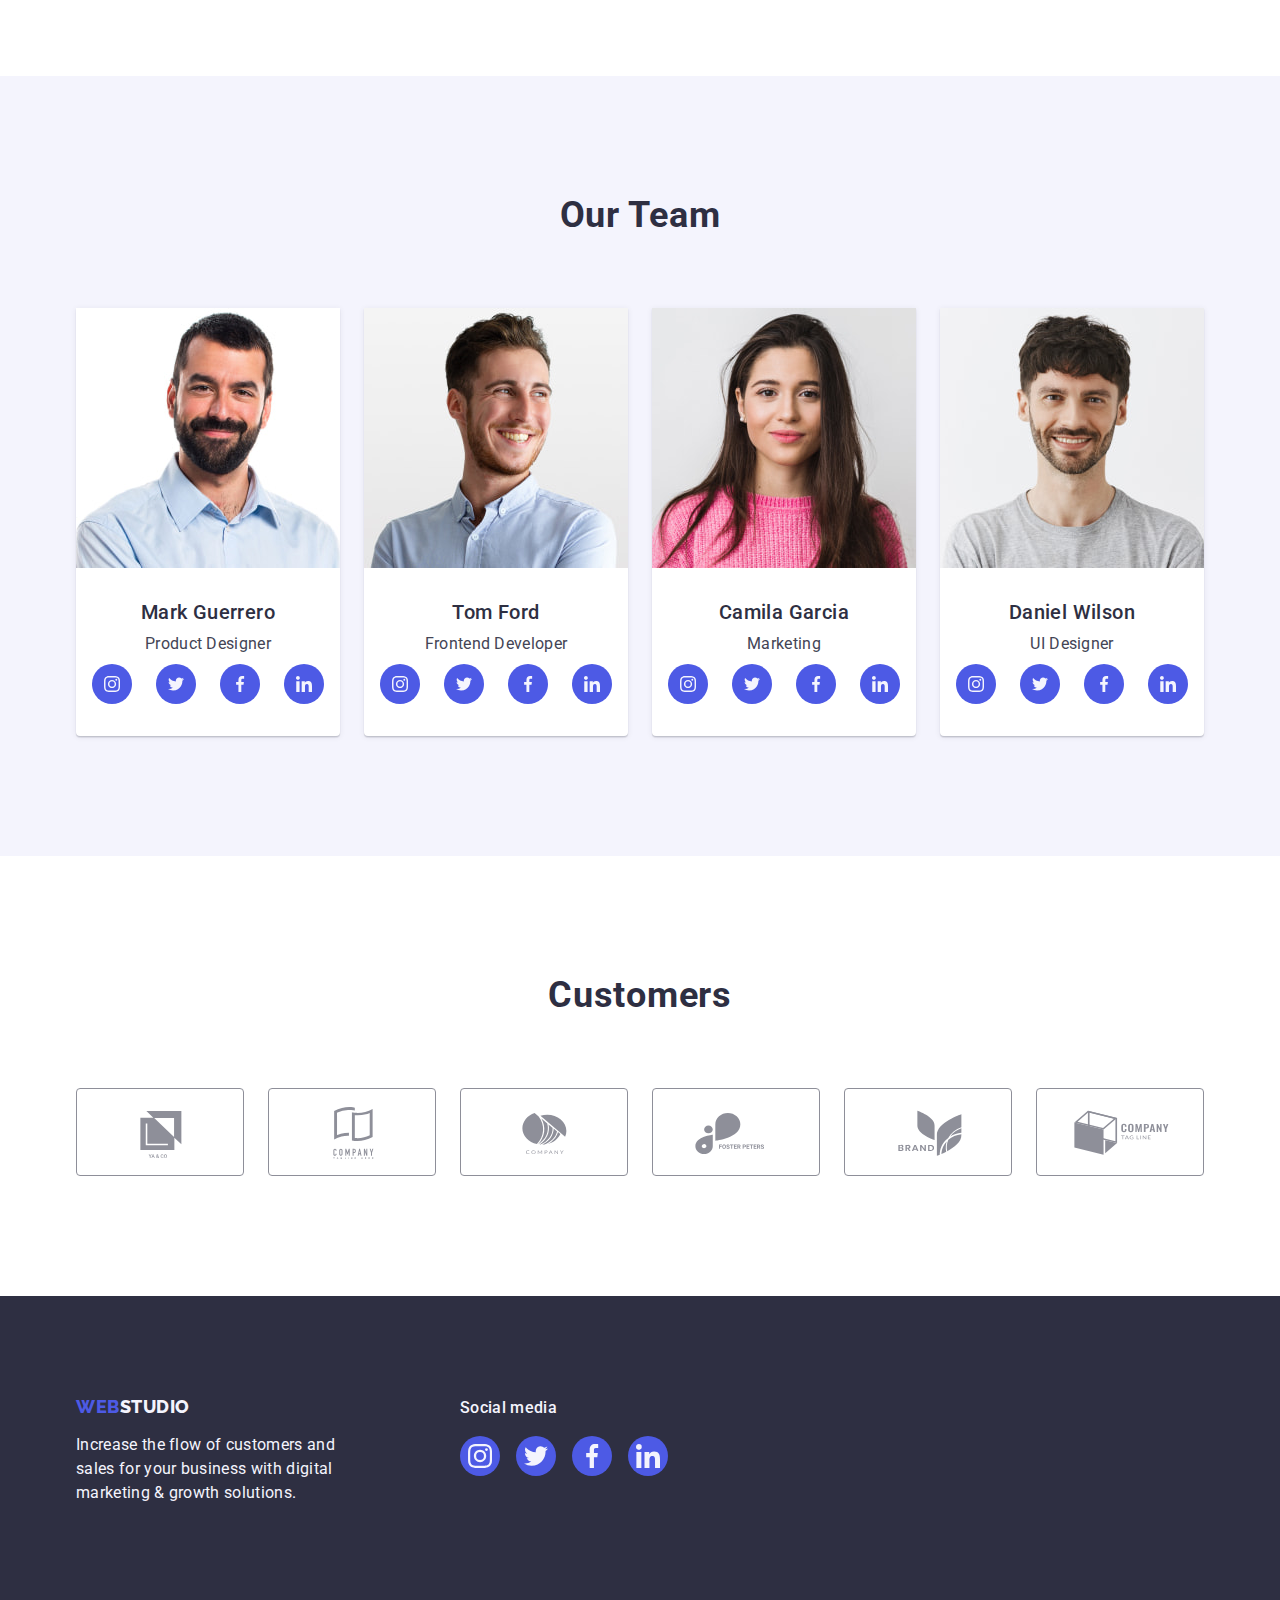
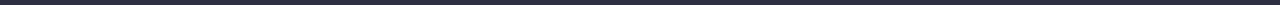
==== commit f1d58a43: "styles for portfolio, header, hero, modal" ====
--- a/index.html
+++ b/index.html
@@ -25,7 +25,9 @@
           >
           <ul class="menu list">
             <li class="menu-item">
-              <a class="menu-link link" href="./index.html">Studio</a>
+              <a class="menu-link menu-link-active link" href="./index.html"
+                >Studio</a
+              >
             </li>
             <li class="menu-item">
               <a class="menu-link link" href="./portfolio.html">Portfolio</a>
@@ -56,7 +58,7 @@
       <section class="hero">
         <div class="container hero-container">
           <h1 class="main-title">Effective Solutions for Your Business</h1>
-          <button class="button button-main" type="button">
+          <button data-modal-open class="button button-main" type="button">
             Order Service
           </button>
         </div>
@@ -481,5 +483,17 @@
         </div>
       </div>
     </footer>
+    <div class="modal">
+      <div data-modal class="modal-overlay is-hidden">
+        <div class="modal-window">
+          <button data-modal-close class="modal-btn" type="button">
+            <svg class="modal-icon" width="8" height="8">
+              <use href="./images/icons.svg#close"></use>
+            </svg>
+          </button>
+        </div>
+      </div>
+    </div>
+    <script src="./js/modal.js"></script>
   </body>
 </html>
--- a/css/styles.css
+++ b/css/styles.css
@@ -178,6 +178,7 @@
     /* display: inline-block; */
     display: block;
     border-radius: 4px;
+    transition: background-color var(--duration) var(--timingFunction), color var(--duration) var(--timingFunction);
 }
 
 .social {
@@ -249,6 +250,11 @@
 .menu-item {
 }
 
+.menu-link,
+.contacts-link {
+    transition: color var(--duration) var(--timingFunction);
+}
+
 .menu-link {
     display: inline-block;
     font-weight: 500;
@@ -257,14 +263,22 @@
     line-height: 1.5;
     letter-spacing: 0.02em;
     padding: 24px 0;
-}
-
-.menu-link:hover,
-.menu-link:focus 
-{
-    text-decoration: underline;
-}
-
+    position: relative;
+}
+
+.menu-link-active::after {
+ content: "";
+ position: absolute;
+ /* bottom: -1px; */
+ bottom: 0;
+ left: 0;
+ width: 100%;
+ height: 4px;
+ border-radius: 2px;
+ background-color: var(--ocean);
+}
+
+.menu-link-active,
 .menu-link:hover,
 .menu-link:focus,
 .contacts-link:hover,
@@ -290,9 +304,15 @@
 /*____________________HERO___________________________*/
 
 .hero {
+    background-image: linear-gradient(rgba(46, 47, 66, 0.70), rgba(46, 47, 66, 0.70)), url(../images/hero/bg.jpg);
     background-color: var(--navyBlue);
+    background-repeat: no-repeat;
     text-align: center;
+    background-position: center;
+    background-size: cover;
     padding: 188px 0;
+    max-width: 1440px;
+    margin: 0 auto;
 }
 
 .main-title {
@@ -518,6 +538,8 @@
     border: 1px solid var(--cornflower);
 }
 
+
+.filter-btn-active,
 .filter-btn:hover,
 .filter-btn:focus
  {
@@ -530,7 +552,111 @@
     --indent-row: 48px;
 }
 
+.card {
+    transition: box-shadow var(--duration) var(--timingFunction);
+}
+
+.card:hover,
+.card:focus {
+    box-shadow: 0px 2px 1px 0px rgba(46, 47, 66, 0.08), 0px 1px 1px 0px rgba(46, 47, 66, 0.16), 0px 1px 6px 0px rgba(46, 47, 66, 0.08);
+}
+
+
+.card-head {
+    position: relative;
+    overflow: hidden;
+}
+
+.card-img {}
+
+.card-overlay {
+    padding: 40px 32px;
+    background-color: var(--iris);
+    position: absolute;
+    top: 100%;
+    left: 0;
+    width: 100%;
+    height: 100%;
+    order: 2;
+    transition: top var(--duration) var(--timingFunction);
+}
+
+.card:hover .card-overlay,
+.card:focus .card-overlay {
+    top: 0;
+}
+
+.text-card-overlay {
+    color: var(--cloud);
+}
+
 .portfolio-card-info {
     border: 1px solid var(--cornflower);
     border-top: none;
+}
+
+
+
+
+/*____________________MODAL___________________________*/
+
+.is-hidden {
+    visibility: hidden;
+    opacity: 0;
+    pointer-events: all;
+}
+
+.modal {
+    
+}
+
+.modal-overlay {
+    position: absolute;
+    top: 0;
+    left: 0;
+    width: 100%;
+    height: 100%;
+    background-color: var(--navyBlueModal);
+    order: 99;
+}
+
+.modal-window {
+    width: 408px;
+    height: 584px;
+    background-color: var(--dairy);
+    position: absolute;
+    top: 50%;
+    left: 50%;
+    transform: translate(-50%, -50%);
+    /* transform: scale(0); */
+    /* opacity: 0; */
+    animation: modalWindow var(--duration) var(--timingFunction);
+}
+
+@keyframes modalWindow {
+    0% {
+        transform: scale(0);
+        opacity: 0;
+    }
+    100% {
+        transform: scale(1);
+        opacity: 1;
+    }
+}
+
+.modal-btn {
+    position: absolute;
+    top: 24px;
+    right: 24px;
+    background-color: var(--cornflower);
+    width: 24px;
+    height: 24px;
+    border-radius: 50%;
+    display: flex;
+    justify-content: center;
+    align-items: center;
+}
+
+.modal-icon {
+    stroke: var(--navyBlue);
 }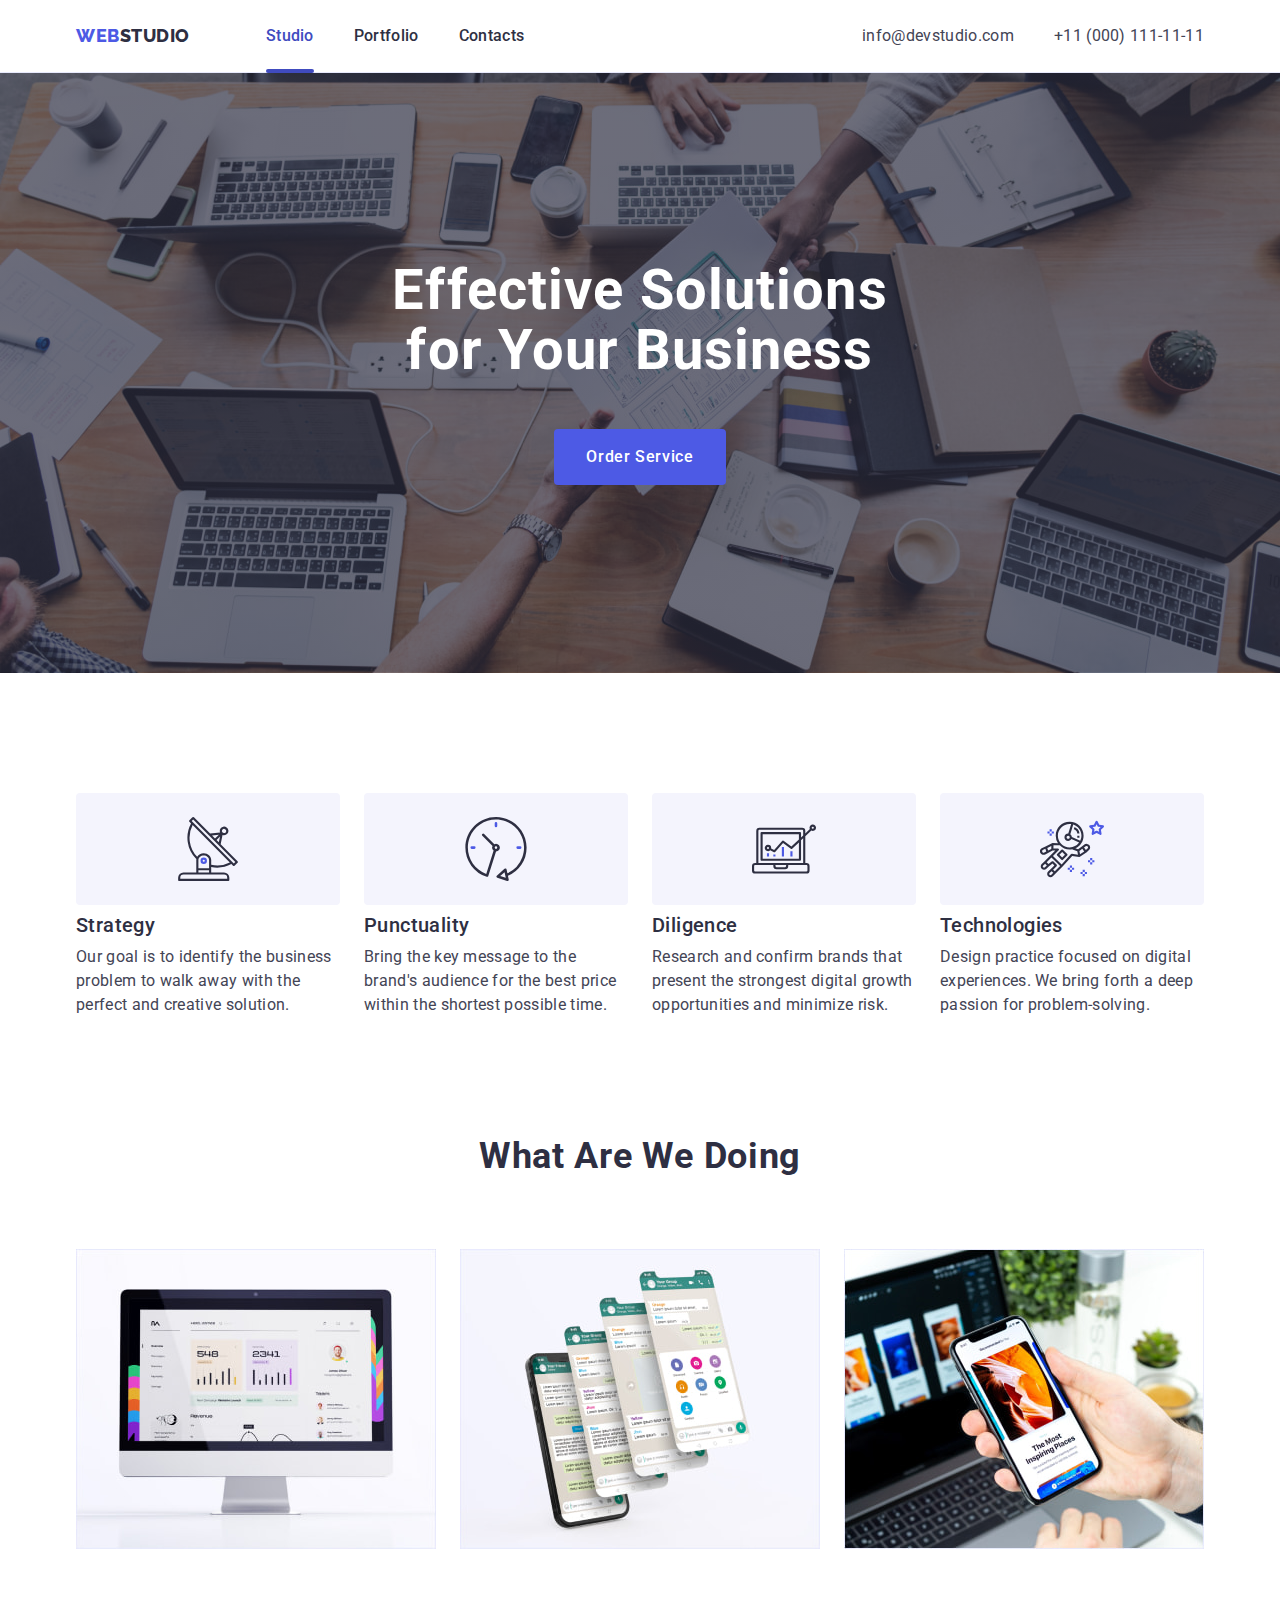
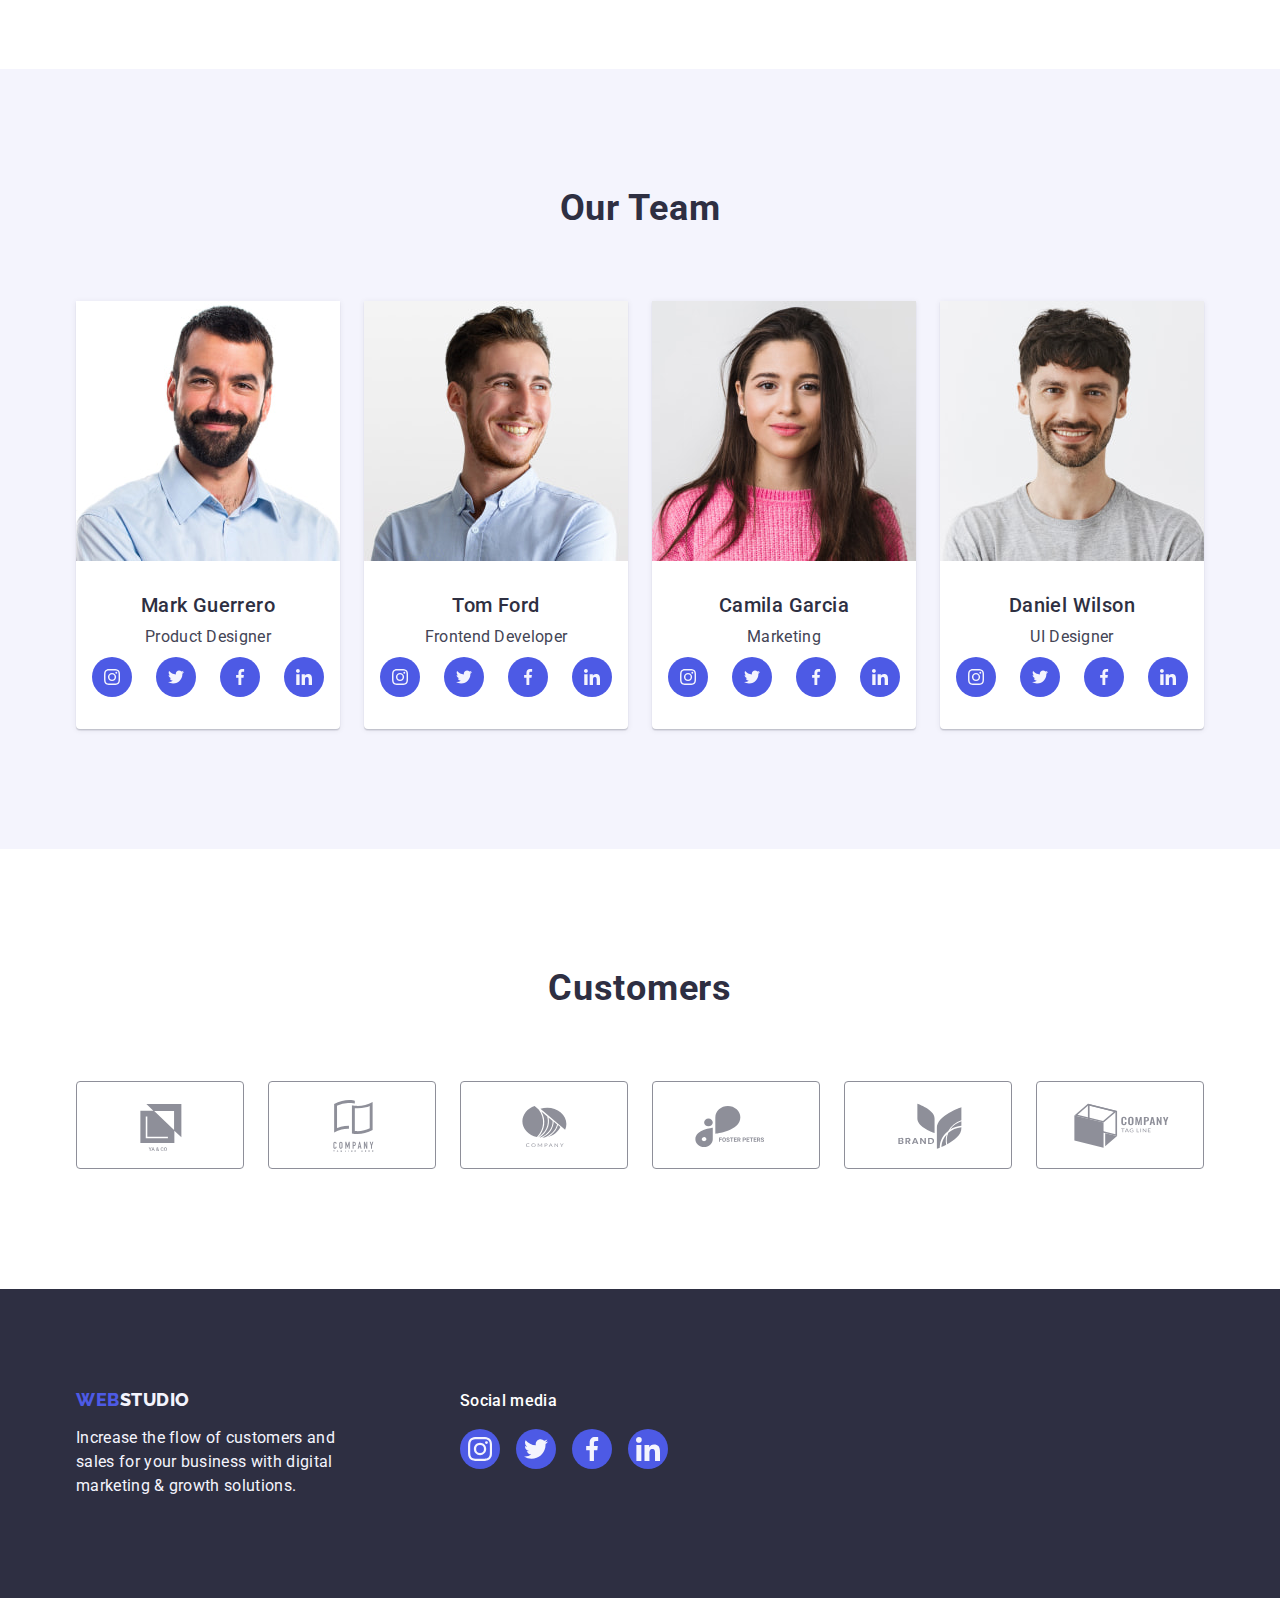
==== commit 1db4eb5d: "виправлення помилок" ====
--- a/index.html
+++ b/index.html
@@ -163,7 +163,7 @@
                 alt="photo Product Designer"
                 width="264"
                 height="260" />
-              <div class="card-info">
+              <div class="team-card-info">
                 <h3 class="subtitle">Mark Guerrero</h3>
                 <p class="text team-text">Product Designer</p>
                 <ul class="team-social-list list social">
@@ -217,7 +217,7 @@
                 alt="photo Frontend Developer"
                 width="264"
                 height="260" />
-              <div class="card-info">
+              <div class="team-card-info">
                 <h3 class="subtitle">Tom Ford</h3>
                 <p class="text team-text">Frontend Developer</p>
                 <ul class="team-social-list list social">
@@ -271,7 +271,7 @@
                 alt="photo Marketing"
                 width="264"
                 height="260" />
-              <div class="card-info">
+              <div class="team-card-info">
                 <h3 class="subtitle">Camila Garcia</h3>
                 <p class="text team-text">Marketing</p>
                 <ul class="team-social-list list social">
@@ -325,7 +325,7 @@
                 alt="photo UI Designer"
                 width="264"
                 height="260" />
-              <div class="card-info">
+              <div class="team-card-info">
                 <h3 class="subtitle">Daniel Wilson</h3>
                 <p class="text team-text">UI Designer</p>
                 <ul class="team-social-list list social">
@@ -483,15 +483,13 @@
         </div>
       </div>
     </footer>
-    <div class="modal">
-      <div data-modal class="modal-overlay is-hidden">
-        <div class="modal-window">
-          <button data-modal-close class="modal-btn" type="button">
-            <svg class="modal-icon" width="8" height="8">
-              <use href="./images/icons.svg#close"></use>
-            </svg>
-          </button>
-        </div>
+    <div data-modal class="modal-overlay is-hidden">
+      <div class="modal-window">
+        <button data-modal-close class="modal-btn" type="button">
+          <svg class="modal-icon" width="8" height="8">
+            <use href="./images/icons.svg#close"></use>
+          </svg>
+        </button>
       </div>
     </div>
     <script src="./js/modal.js"></script>
--- a/css/styles.css
+++ b/css/styles.css
@@ -57,6 +57,7 @@
 button {
     cursor: pointer;
     border: none;
+    padding: 0;
 }
 
 address {
@@ -178,7 +179,7 @@
     /* display: inline-block; */
     display: block;
     border-radius: 4px;
-    transition: background-color var(--duration) var(--timingFunction), color var(--duration) var(--timingFunction);
+    transition: background-color var(--duration) var(--timingFunction), color var(--duration) var(--timingFunction), border-color var(--duration) var(--timingFunction);
 }
 
 .social {
@@ -201,7 +202,9 @@
     transition: background-color var(--duration) var(--timingFunction);
 }
 
-.social-icon {}
+.social-icon {
+    fill: var(--cloud);
+}
 
 
 
@@ -209,6 +212,7 @@
 
 .header {
     border-bottom: 1px solid var(--cornflower);
+    box-shadow: 0px 1px 6px 0px rgba(46, 47, 66, 0.08), 0px 1px 1px 0px rgba(46, 47, 66, 0.16), 0px 2px 1px 0px rgba(46, 47, 66, 0.08);
 }
 
 .header-container {
@@ -269,8 +273,7 @@
 .menu-link-active::after {
  content: "";
  position: absolute;
- /* bottom: -1px; */
- bottom: 0;
+ bottom: -1px;
  left: 0;
  width: 100%;
  height: 4px;
@@ -335,6 +338,7 @@
     padding: 16px 32px;
     min-width: 169px;
     margin: 0 auto;
+    transition: background-color var(--duration) var(--timingFunction);
 }
 
 .button-main:hover,
@@ -359,8 +363,13 @@
 }
 
 .benefits-wrap-icon{
-    padding: 24px 100px;
+    display: flex;
+    align-items: center;
+    justify-content: center;
+    /* padding: 24px 100px; */
+    height: 112px;
     background-color: var(--cloud);
+    border-radius: 4px;
 }
 
 .benefits-wrap-icon:not(:last-child) {
@@ -400,11 +409,16 @@
     box-shadow: 0px 2px 1px 0px rgba(46, 47, 66, 0.08), 0px 1px 1px 0px rgba(46, 47, 66, 0.16), 0px 1px 6px 0px rgba(46, 47, 66, 0.08);
 }
 
+.team-card-info {
+    padding: 32px 0px;
+}
+
 .team-text:not(:last-child) {
     margin-bottom: 8px;
 }
 
 .team-social-list {
+    justify-content: center;
     gap: 24px;
 }
 
@@ -441,23 +455,20 @@
     height: 88px;
     border: 1px solid var(--lightSlate);
     border-radius: 4px;
-    transition: border-color var(--duration) var(--timingFunction);
+    transition: border-color var(--duration) var(--timingFunction), color var(--duration) var(--timingFunction);
+    color: var(--lightSlate);
 }
 
 .customers-link:hover, 
 .customers-link:focus {
     border-color: var(--ocean);
+    color: var(--ocean);
 }
 
 .customers-icon {
-    fill: var(--lightSlate);
-    transition: fill var(--duration) var(--timingFunction);
-}
-
-.customers-link:hover .customers-icon,
-.customers-link:focus .customers-icon {
-    fill: var(--ocean);
-}
+    fill: currentColor;
+}
+
 
 
 /*____________________FOOTER___________________________*/
@@ -469,6 +480,7 @@
 
 .footer-container {
     display: flex;
+    align-items: baseline;
     flex-wrap: wrap;
 }
 
@@ -495,6 +507,7 @@
 
 .footer-text-weight {
     font-weight: 500;
+    color: var(--white);
 }
 
 .footer-text-weight:not(:last-child) {
@@ -545,7 +558,8 @@
  {
     color: var(--white);
     background-color: var(--ocean);
-    border: 1px solid transparent;
+    /* border: 1px solid transparent; */
+    border-color: transparent;
 }
 
 .content {
@@ -600,24 +614,25 @@
 
 /*____________________MODAL___________________________*/
 
-.is-hidden {
-    visibility: hidden;
-    opacity: 0;
-    pointer-events: all;
-}
-
 .modal {
     
 }
 
 .modal-overlay {
-    position: absolute;
+    position: fixed;
     top: 0;
     left: 0;
     width: 100%;
     height: 100%;
     background-color: var(--navyBlueModal);
-    order: 99;
+    z-index: 99;
+    transition: opacity var(--duration) var(--timingFunction), visibility var(--duration) var(--timingFunction);
+}
+
+.modal-overlay.is-hidden {
+    visibility: hidden;
+    opacity: 0;
+    pointer-events: none;
 }
 
 .modal-window {
@@ -627,22 +642,15 @@
     position: absolute;
     top: 50%;
     left: 50%;
-    transform: translate(-50%, -50%);
-    /* transform: scale(0); */
-    /* opacity: 0; */
-    animation: modalWindow var(--duration) var(--timingFunction);
-}
-
-@keyframes modalWindow {
-    0% {
-        transform: scale(0);
-        opacity: 0;
-    }
-    100% {
-        transform: scale(1);
-        opacity: 1;
-    }
-}
+    transform: translateX(-50%) translateY(-50%);
+    transition: opacity var(--duration) var(--timingFunction) 100ms, transform var(--duration) var(--timingFunction) var(--duration);
+}
+
+.modal-overlay.is-hidden .modal-window {
+    opacity: 0;
+    transform: translateX(-50%) translatey(-170%);
+}
+
 
 .modal-btn {
     position: absolute;
